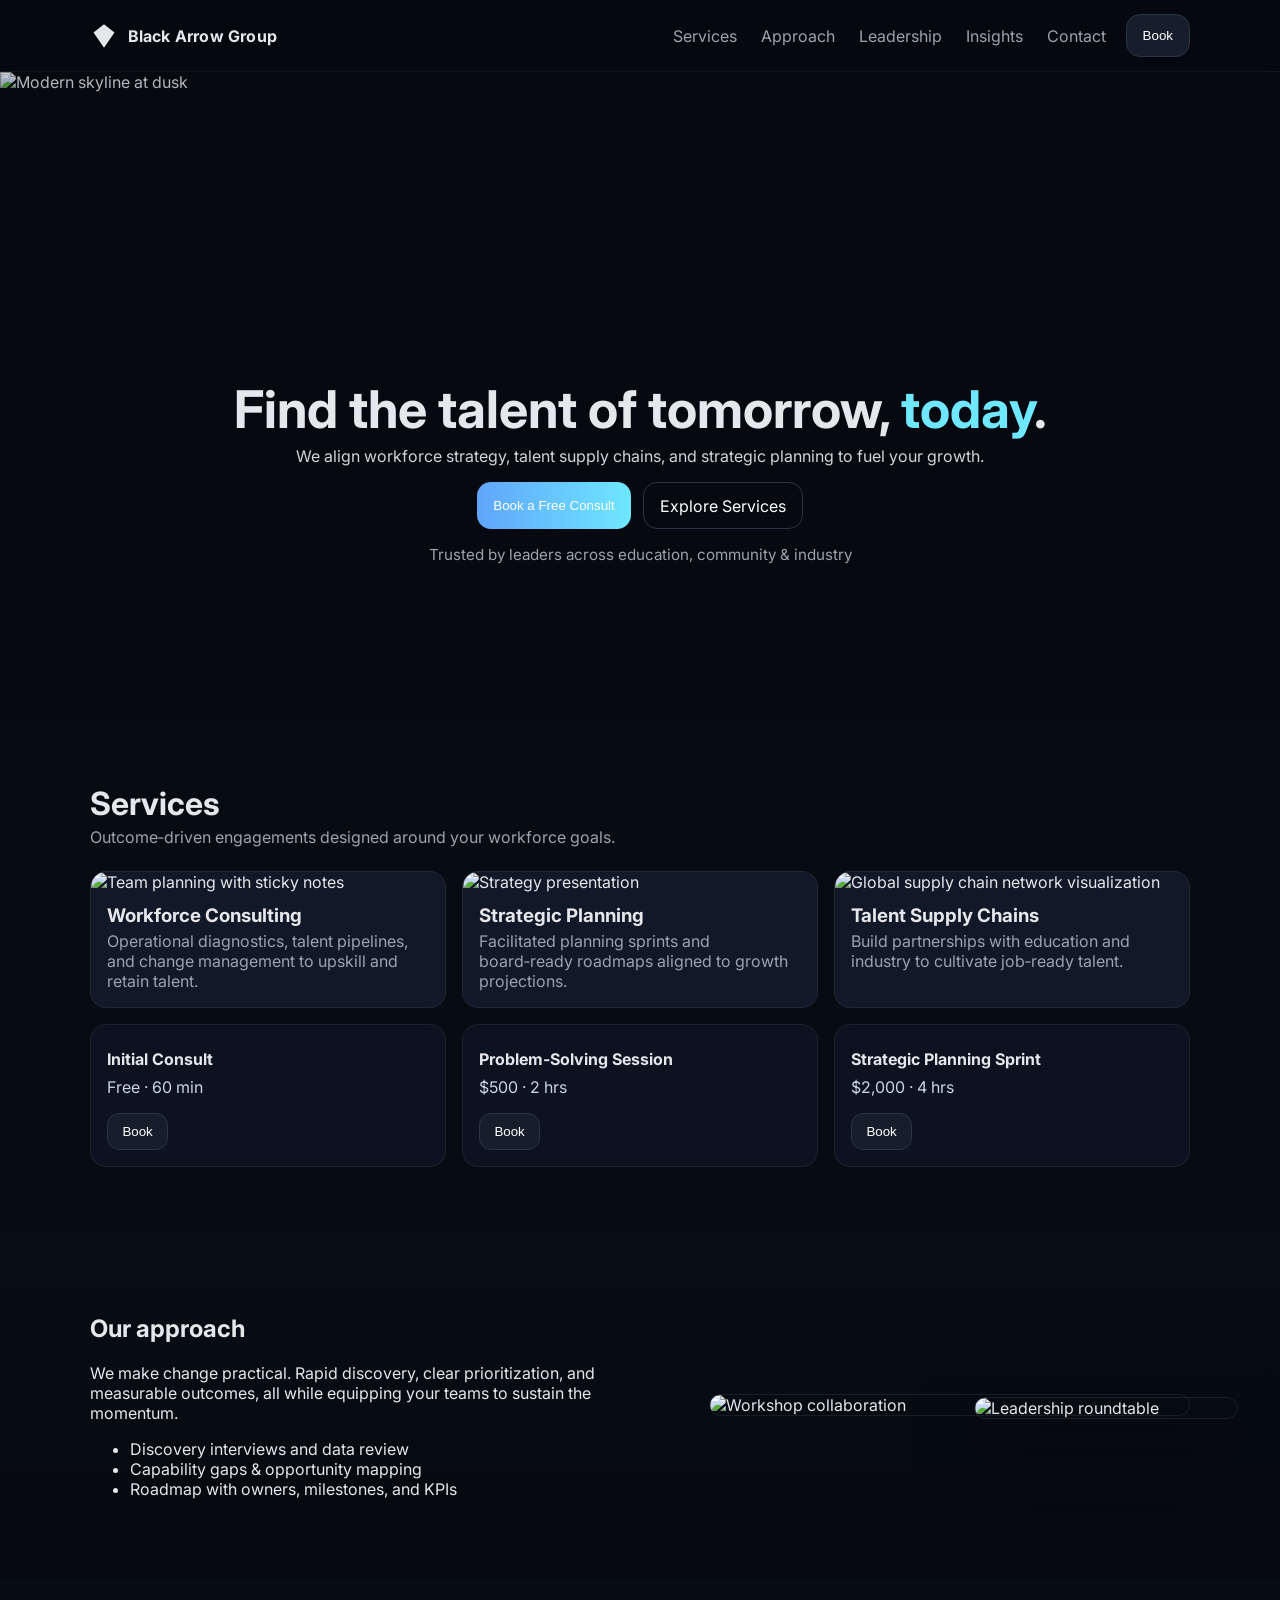
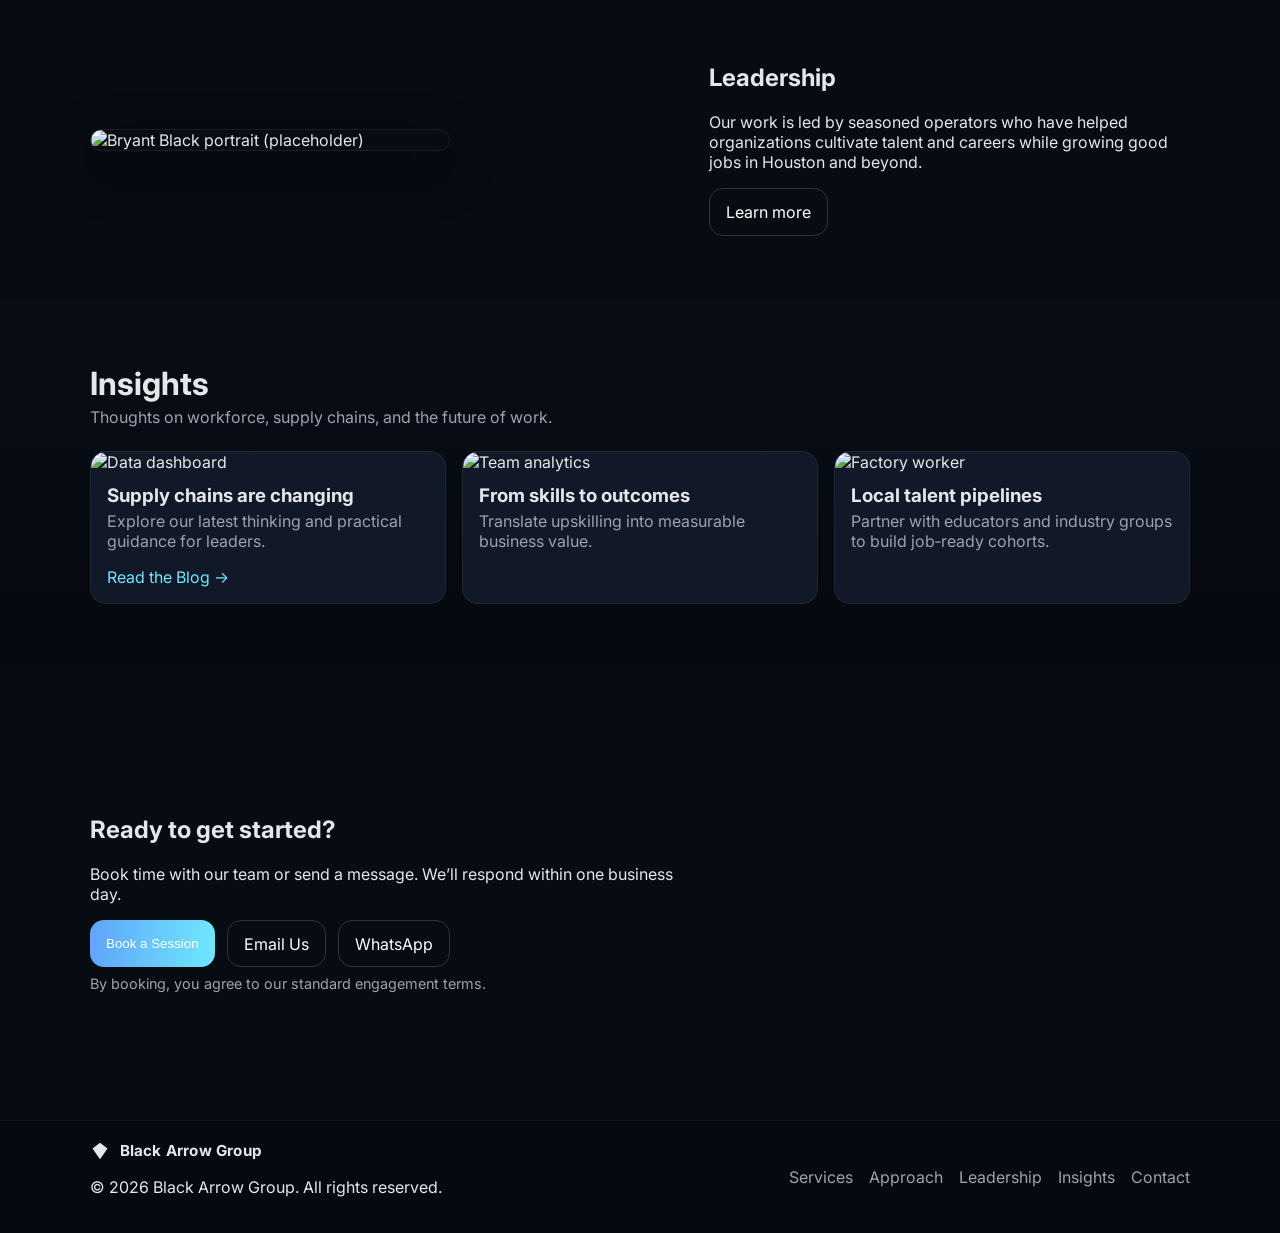
==== index.html @ ca9c1b18 "first commit" ====
<!DOCTYPE html>
<html lang="en">
<head>
  <meta charset="utf-8" />
  <meta name="viewport" content="width=device-width, initial-scale=1" />
  <title>Black Arrow Group — Workforce Consulting</title>
  <meta name="description" content="Workforce consulting, strategic planning, and talent supply chains. Book a session and transform your workforce strategy." />
  <link rel="preconnect" href="https://fonts.googleapis.com">
  <link rel="preconnect" href="https://fonts.gstatic.com" crossorigin>
  <link href="https://fonts.googleapis.com/css2?family=Inter:wght@300;400;600;700;800&display=swap" rel="stylesheet">
  <link rel="stylesheet" href="styles.css" />
</head>
<body>
  <header class="site-header">
    <div class="container nav">
      <a href="#" class="brand">
        <svg width="28" height="28" viewBox="0 0 24 24" aria-hidden="true">
          <path d="M12 2l9 7-9 13L3 9l9-7z" fill="currentColor"></path>
        </svg>
        <span>Black Arrow Group</span>
      </a>
      <nav>
        <a href="#services">Services</a>
        <a href="#approach">Approach</a>
        <a href="#leadership">Leadership</a>
        <a href="#insights">Insights</a>
        <a href="#contact" class="hide-mobile">Contact</a>
        <button class="btn book-btn" data-open-book>Book</button>
      </nav>
      <button class="hamburger" aria-label="Open Menu" aria-expanded="false" aria-controls="mobileMenu">
        <span></span><span></span><span></span>
      </button>
    </div>
  </header>

  <section class="hero">
    <picture>
      <source srcset="https://images.unsplash.com/photo-1500530855697-b586d89ba3ee?q=80&w=2400&auto=format&fit=crop" media="(min-width: 1024px)">
      <img src="https://images.unsplash.com/photo-1500530855697-b586d89ba3ee?q=80&w=1600&auto=format&fit=crop" alt="Modern skyline at dusk" loading="eager">
    </picture>
    <div class="hero-overlay"></div>
    <div class="container hero-content">
      <h1>Find the talent of tomorrow, <span class="accent">today</span>.</h1>
      <p>We align workforce strategy, talent supply chains, and strategic planning to fuel your growth.</p>
      <div class="cta">
        <button class="btn primary" data-open-book>Book a Free Consult</button>
        <a class="btn ghost" href="#services">Explore Services</a>
      </div>
      <div class="trust">
        <span>Trusted by leaders across education, community & industry</span>
      </div>
    </div>
  </section>

  <section id="services" class="section">
    <div class="container">
      <h2 class="section-title">Services</h2>
      <p class="section-sub">Outcome‑driven engagements designed around your workforce goals.</p>
      <div class="grid cards">
        <article class="card">
          <img src="https://images.unsplash.com/photo-1557800636-894a64c1696f?q=80&w=1200&auto=format&fit=crop" alt="Team planning with sticky notes" loading="lazy">
          <h3>Workforce Consulting</h3>
          <p>Operational diagnostics, talent pipelines, and change management to upskill and retain talent.</p>
        </article>
        <article class="card">
          <img src="https://images.unsplash.com/photo-1551836022-4c4c79ecde51?q=80&w=1200&auto=format&fit=crop" alt="Strategy presentation" loading="lazy">
          <h3>Strategic Planning</h3>
          <p>Facilitated planning sprints and board‑ready roadmaps aligned to growth projections.</p>
        </article>
        <article class="card">
          <img src="https://images.unsplash.com/photo-1497493292307-31c376b6e479?q=80&w=1200&auto=format&fit=crop" alt="Global supply chain network visualization" loading="lazy">
          <h3>Talent Supply Chains</h3>
          <p>Build partnerships with education and industry to cultivate job‑ready talent.</p>
        </article>
      </div>
      <div class="plans">
        <div class="plan">
          <h4>Initial Consult</h4>
          <p class="price">Free · 60 min</p>
          <button class="btn small" data-open-book>Book</button>
        </div>
        <div class="plan">
          <h4>Problem‑Solving Session</h4>
          <p class="price">$500 · 2 hrs</p>
          <button class="btn small" data-open-book>Book</button>
        </div>
        <div class="plan">
          <h4>Strategic Planning Sprint</h4>
          <p class="price">$2,000 · 4 hrs</p>
          <button class="btn small" data-open-book>Book</button>
        </div>
      </div>
    </div>
  </section>

  <section id="approach" class="section alt">
    <div class="container two-col">
      <div class="text">
        <h2>Our approach</h2>
        <p>We make change practical. Rapid discovery, clear prioritization, and measurable outcomes, all while equipping your teams to sustain the momentum.</p>
        <ul class="checks">
          <li>Discovery interviews and data review</li>
          <li>Capability gaps & opportunity mapping</li>
          <li>Roadmap with owners, milestones, and KPIs</li>
        </ul>
      </div>
      <div class="image-stack">
        <img src="https://images.unsplash.com/photo-1552581234-26160f608093?q=80&w=1200&auto=format&fit=crop" alt="Workshop collaboration" loading="lazy">
        <img class="floating" src="https://images.unsplash.com/photo-1497215842964-222b430dc094?q=80&w=1200&auto=format&fit=crop" alt="Leadership roundtable" loading="lazy">
      </div>
    </div>
  </section>

  <section id="leadership" class="section">
    <div class="container two-col">
      <div class="image-col">
        <img class="portrait" src="https://images.unsplash.com/photo-1544005313-94ddf0286df2?q=80&w=800&auto=format&fit=crop" alt="Bryant Black portrait (placeholder)" loading="lazy">
      </div>
      <div class="text">
        <h2>Leadership</h2>
        <p>Our work is led by seasoned operators who have helped organizations cultivate talent and careers while growing good jobs in Houston and beyond.</p>
        <a class="btn ghost" href="https://www.blackarrowgrp.com/about-5" target="_blank" rel="noopener">Learn more</a>
      </div>
    </div>
  </section>

  <section id="insights" class="section alt">
    <div class="container">
      <h2 class="section-title">Insights</h2>
      <p class="section-sub">Thoughts on workforce, supply chains, and the future of work.</p>
      <div class="grid cards">
        <a class="card link-card" href="https://www.blackarrowgrp.com/blog" target="_blank" rel="noopener">
          <img src="https://images.unsplash.com/photo-1542744173-8e7e53415bb0?q=80&w=1200&auto=format&fit=crop" alt="Data dashboard" loading="lazy">
          <h3>Supply chains are changing</h3>
          <p>Explore our latest thinking and practical guidance for leaders.</p>
          <span class="link">Read the Blog →</span>
        </a>
        <article class="card">
          <img src="https://images.unsplash.com/photo-1519389950473-47ba0277781c?q=80&w=1200&auto=format&fit=crop" alt="Team analytics" loading="lazy">
          <h3>From skills to outcomes</h3>
          <p>Translate upskilling into measurable business value.</p>
        </article>
        <article class="card">
          <img src="https://images.unsplash.com/photo-1481887328591-3e277f9473dc?q=80&w=1200&auto=format&fit=crop" alt="Factory worker" loading="lazy">
          <h3>Local talent pipelines</h3>
          <p>Partner with educators and industry groups to build job‑ready cohorts.</p>
        </article>
      </div>
    </div>
  </section>

  <section id="contact" class="section contact">
    <div class="container two-col">
      <div class="text">
        <h2>Ready to get started?</h2>
        <p>Book time with our team or send a message. We’ll respond within one business day.</p>
        <div class="contact-actions">
          <button class="btn primary" data-open-book>Book a Session</button>
          <a class="btn ghost" href="mailto:hello@blackarrowgrp.com">Email Us</a>
          <a class="btn ghost" target="_blank" rel="noopener" href="https://wa.me/17135550123">WhatsApp</a>
        </div>
        <div class="microcopy">By booking, you agree to our standard engagement terms.</div>
      </div>
      <div class="map">
        <iframe title="Houston Map" loading="lazy"
          src="https://www.openstreetmap.org/export/embed.html?bbox=-95.46%2C29.60%2C-95.21%2C29.79&layer=mapnik"
          referrerpolicy="no-referrer-when-downgrade"></iframe>
      </div>
    </div>
  </section>

  <footer class="site-footer">
    <div class="container footer-grid">
      <div>
        <div class="brand small"><svg width="20" height="20" viewBox="0 0 24 24"><path d="M12 2l9 7-9 13L3 9l9-7z" fill="currentColor"/></svg> Black Arrow Group</div>
        <p>© <span id="year"></span> Black Arrow Group. All rights reserved.</p>
      </div>
      <div class="footer-links">
        <a href="#services">Services</a>
        <a href="#approach">Approach</a>
        <a href="#leadership">Leadership</a>
        <a href="#insights">Insights</a>
        <a href="#contact">Contact</a>
      </div>
    </div>
  </footer>

  <!-- Booking Modal -->
  <dialog id="bookModal" class="modal">
    <form method="dialog" class="modal-content" id="bookingForm">
      <button class="close" aria-label="Close" value="cancel">×</button>
      <h3>Book a Session</h3>
      <label>
        Name
        <input type="text" name="name" required />
      </label>
      <label>
        Email
        <input type="email" name="email" required />
      </label>
      <label>
        Service
        <select name="service" required>
          <option value="Initial Consult">Initial Consult (Free · 60 min)</option>
          <option value="Problem-Solving Session">Problem‑Solving Session ($500 · 2 hrs)</option>
          <option value="Strategic Planning Sprint">Strategic Planning Sprint ($2,000 · 4 hrs)</option>
        </select>
      </label>
      <label>
        Date & Time
        <input type="datetime-local" name="datetime" required />
      </label>
      <label>
        Notes (optional)
        <textarea name="notes" rows="3" placeholder="What challenge are you tackling?"></textarea>
      </label>
      <button class="btn primary" value="confirm">Confirm Booking</button>
      <p class="microcopy">A calendar invite will be generated locally for your confirmation.</p>
    </form>
  </dialog>

  <!-- Confirmation toast -->
  <div id="toast" role="status" aria-live="polite"></div>

  <script src="script.js"></script>
</body>
</html>
---- styles.css ----
:root{
  --bg:#0b0f17;
  --bg-alt:#101623;
  --card:#111827;
  --text:#e5e7eb;
  --muted:#9ca3af;
  --accent:#6ee7ff;
  --brand:#60a5fa;
  --ring: rgba(110,231,255,.35);
}
*{box-sizing:border-box}
html,body{margin:0;padding:0;font-family:Inter,system-ui,-apple-system,Segoe UI,Roboto,Arial,sans-serif;background:#06090f;color:var(--text)}
img{max-width:100%;display:block}
.container{width:min(1100px,92vw);margin:0 auto}
a{color:inherit;text-decoration:none}
.btn{display:inline-flex;align-items:center;justify-content:center;gap:.5rem;padding:.8rem 1rem;border-radius:14px;border:1px solid #2b3444;background:#161e2b;color:#fff;cursor:pointer;transition:.2s}
.btn:hover{transform:translateY(-1px);box-shadow:0 8px 24px rgba(0,0,0,.35)}
.btn.primary{background:linear-gradient(90deg,var(--brand),var(--accent));border:0}
.btn.ghost{background:transparent;border:1px solid #2b3444}
.btn.small{padding:.6rem .9rem;border-radius:12px}
.section{padding:64px 0;background:#070b12}
.section.alt{background:linear-gradient(180deg,#080d16, #06090f)}
.section-title{font-size:2rem;margin:0 0 .25rem}
.section-sub{color:var(--muted);margin:0 0 1.5rem}
.accent{color:var(--accent)}

.site-header{position:sticky;top:0;z-index:50;background:rgba(6,9,15,.6);backdrop-filter:blur(8px);border-bottom:1px solid rgba(255,255,255,.05)}
.nav{display:flex;align-items:center;justify-content:space-between;gap:1rem;padding:.9rem 0}
.brand{display:flex;align-items:center;gap:.6rem;font-weight:700;letter-spacing:.2px}
.brand.small{font-size:.95rem}
nav{display:flex;align-items:center;gap:1rem}
nav a{padding:.5rem .25rem;color:var(--muted)}
nav a:hover{color:#fff}
.hamburger{display:none;flex-direction:column;gap:5px;background:transparent;border:0;color:#fff}
.hamburger span{width:24px;height:2px;background:#fff;display:block;border-radius:1px}
.mobile-menu{display:flex;flex-direction:column;gap:.75rem;padding:1rem;border-top:1px solid rgba(255,255,255,.08);background:#06090f}
.hide-mobile{display:inline-block}

.hero{position:relative;min-height:72vh;display:grid;place-items:center;overflow:hidden}
.hero img{position:absolute;inset:0;width:100%;height:100%;object-fit:cover}
.hero-overlay{position:absolute;inset:0;background:linear-gradient(180deg, rgba(6,9,15,.2), rgba(6,9,15,.85) 55%, #06090f 90%)}
.hero-content{position:relative;text-align:center;padding:5rem 0}
.hero h1{font-size:clamp(2rem, 4vw + 1rem, 3.25rem);margin:0 0 .5rem;line-height:1.1}
.hero p{color:#d1d5db;max-width:720px;margin:.25rem auto 1rem}
.cta{display:flex;gap:.75rem;justify-content:center;flex-wrap:wrap}
.trust{margin-top:1rem;color:var(--muted);font-size:.95rem}

.grid.cards{display:grid;grid-template-columns:repeat(3,1fr);gap:1rem;margin-top:1rem}
.card{background:var(--card);border:1px solid rgba(255,255,255,.06);border-radius:16px;overflow:hidden;transition:.25s;display:flex;flex-direction:column}
.card:hover{transform:translateY(-3px);box-shadow:0 12px 28px rgba(0,0,0,.35)}
.card h3{margin:.75rem 1rem .25rem}
.card p{margin:0 1rem 1rem;color:var(--muted)}
.link-card .link{display:inline-block;margin:0 1rem 1rem;color:var(--accent)}

.plans{display:grid;grid-template-columns:repeat(3,1fr);gap:1rem;margin-top:1rem}
.plan{background:#0c1220;border:1px solid rgba(255,255,255,.06);border-radius:16px;padding:1rem}
.plan h4{margin:.5rem 0}
.plan .price{color:#cbd5e1;margin:.25rem 0 1rem}

.two-col{display:grid;grid-template-columns:1.1fr .9fr;gap:2rem;align-items:center}
.image-stack{position:relative}
.image-stack img{border-radius:16px;border:1px solid rgba(255,255,255,.08)}
.image-stack .floating{position:absolute;right:-10%;bottom:-12%;width:55%;box-shadow:0 20px 60px rgba(0,0,0,.5)}

.image-col .portrait{width:360px;max-width:100%;border-radius:18px;border:1px solid rgba(255,255,255,.08);box-shadow:0 18px 50px rgba(0,0,0,.45)}

.contact .contact-actions{display:flex;gap:.75rem;flex-wrap:wrap}
.contact .map iframe{width:100%;height:320px;border:0;border-radius:12px}
.microcopy{color:var(--muted);font-size:.9rem;margin-top:.5rem}

.site-footer{padding:20px 0;border-top:1px solid rgba(255,255,255,.06);background:#06090f}
.footer-grid{display:flex;align-items:center;justify-content:space-between;gap:1rem;flex-wrap:wrap}
.footer-links{display:flex;gap:1rem;flex-wrap:wrap}
.footer-links a{color:var(--muted)}
.footer-links a:hover{color:#fff}

.modal::backdrop{background:rgba(0,0,0,.6)}
.modal{border:0;padding:0;border-radius:16px;overflow:hidden;max-width:520px;width:92vw}
.modal-content{background:#0c1422;border:1px solid rgba(255,255,255,.08);padding:1rem 1rem 1.25rem;display:grid;gap:.75rem}
.modal-content h3{margin:.25rem 0 0}
.modal-content label{display:grid;gap:.35rem;font-size:.95rem}
.modal-content input,.modal-content select,.modal-content textarea{background:#0a1220;border:1px solid #2b3444;border-radius:12px;padding:.75rem;color:#fff}
.modal-content input:focus,.modal-content select:focus,.modal-content textarea:focus{outline:2px solid var(--ring);border-color:transparent}
.modal .close{justify-self:end;background:#0a1220;border:1px solid #2b3444;border-radius:10px;width:36px;height:36px;font-size:1.2rem;color:#fff;cursor:pointer}
#toast{position:fixed;bottom:18px;left:50%;transform:translateX(-50%);background:#0c1422;border:1px solid rgba(255,255,255,.1);padding:.75rem 1rem;border-radius:12px;opacity:0;pointer-events:none;transition:.3s}
#toast.show{opacity:1}

@media (max-width: 900px){
  .grid.cards{grid-template-columns:1fr 1fr}
  .plans{grid-template-columns:1fr}
  .two-col{grid-template-columns:1fr}
  .hide-mobile{display:none}
  .hamburger{display:flex}
}


@media (min-width: 901px){
  #mobileMenu{display:none !important}
}

.mobile-menu{
  position:absolute;
  top:100%;
  left:0;
  right:0;
  background:#06090f;
  padding:1rem;
  border-top:1px solid rgba(255,255,255,.1);
}
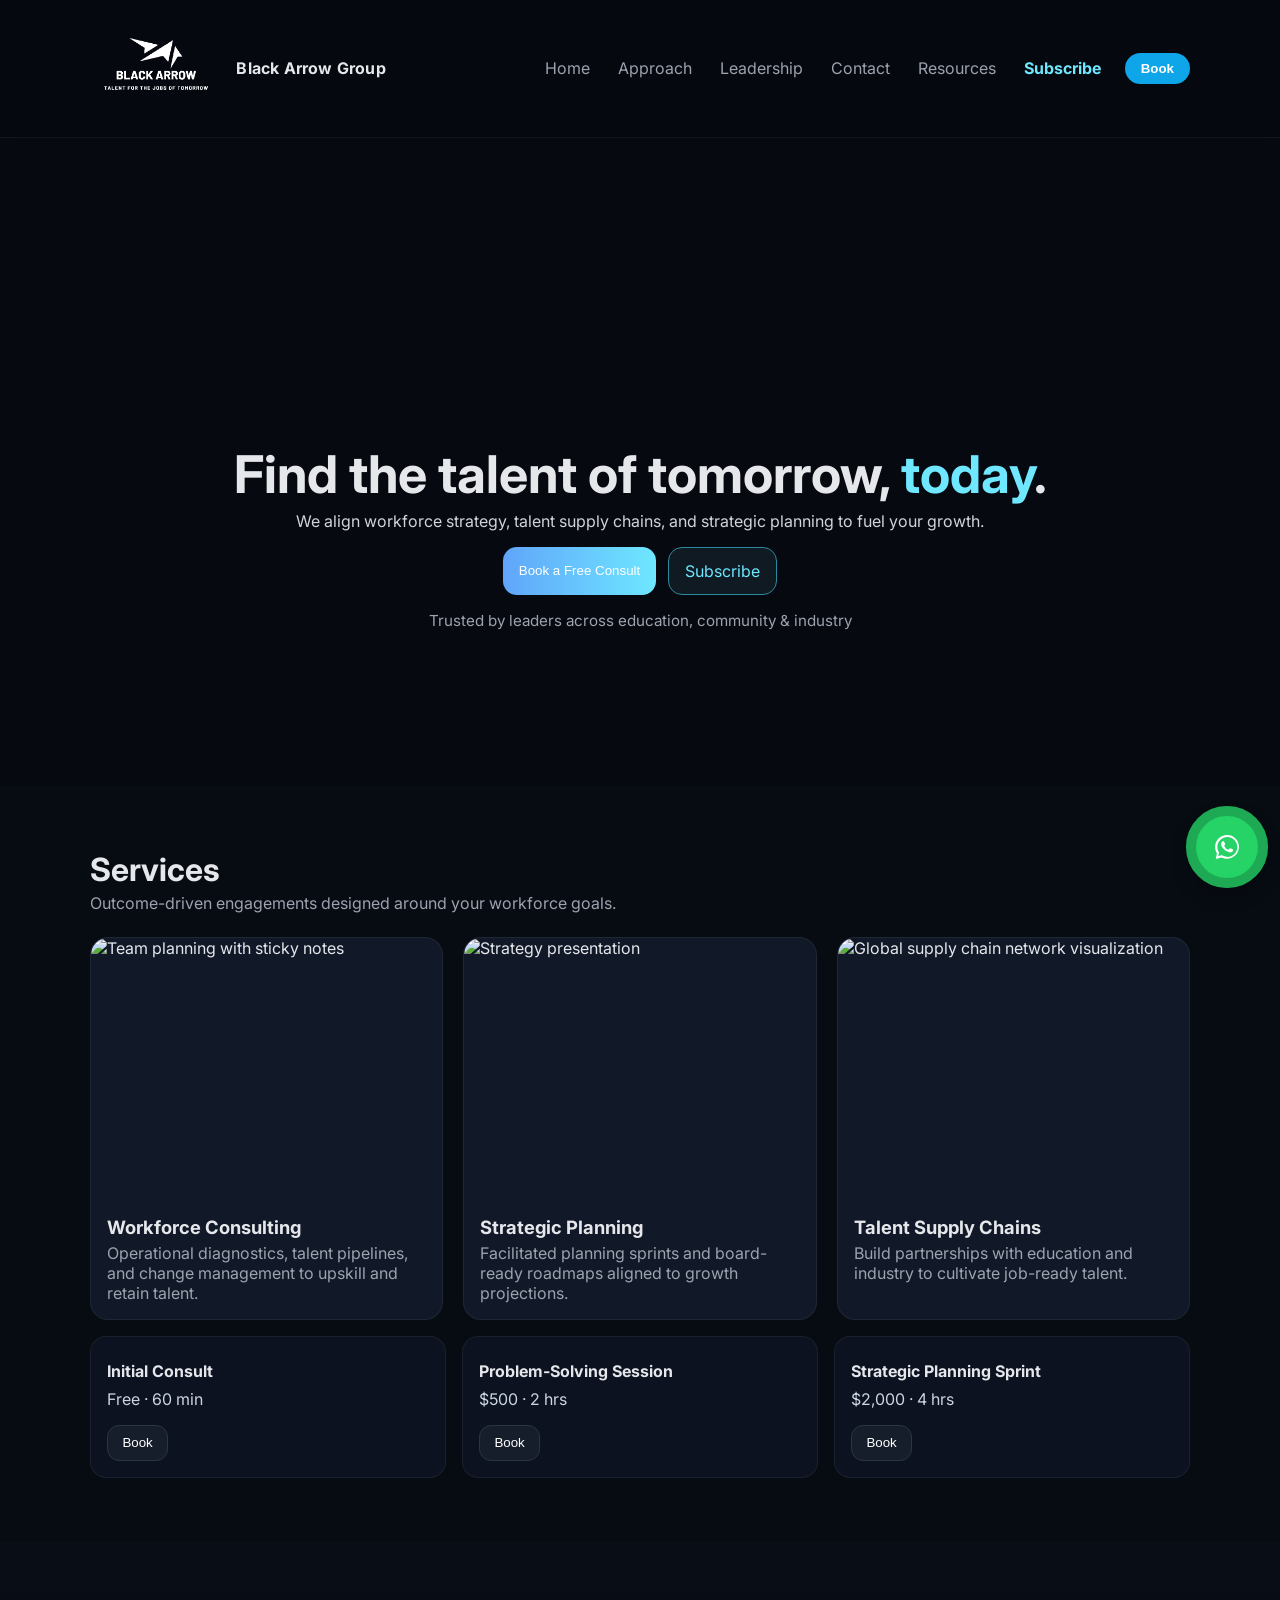
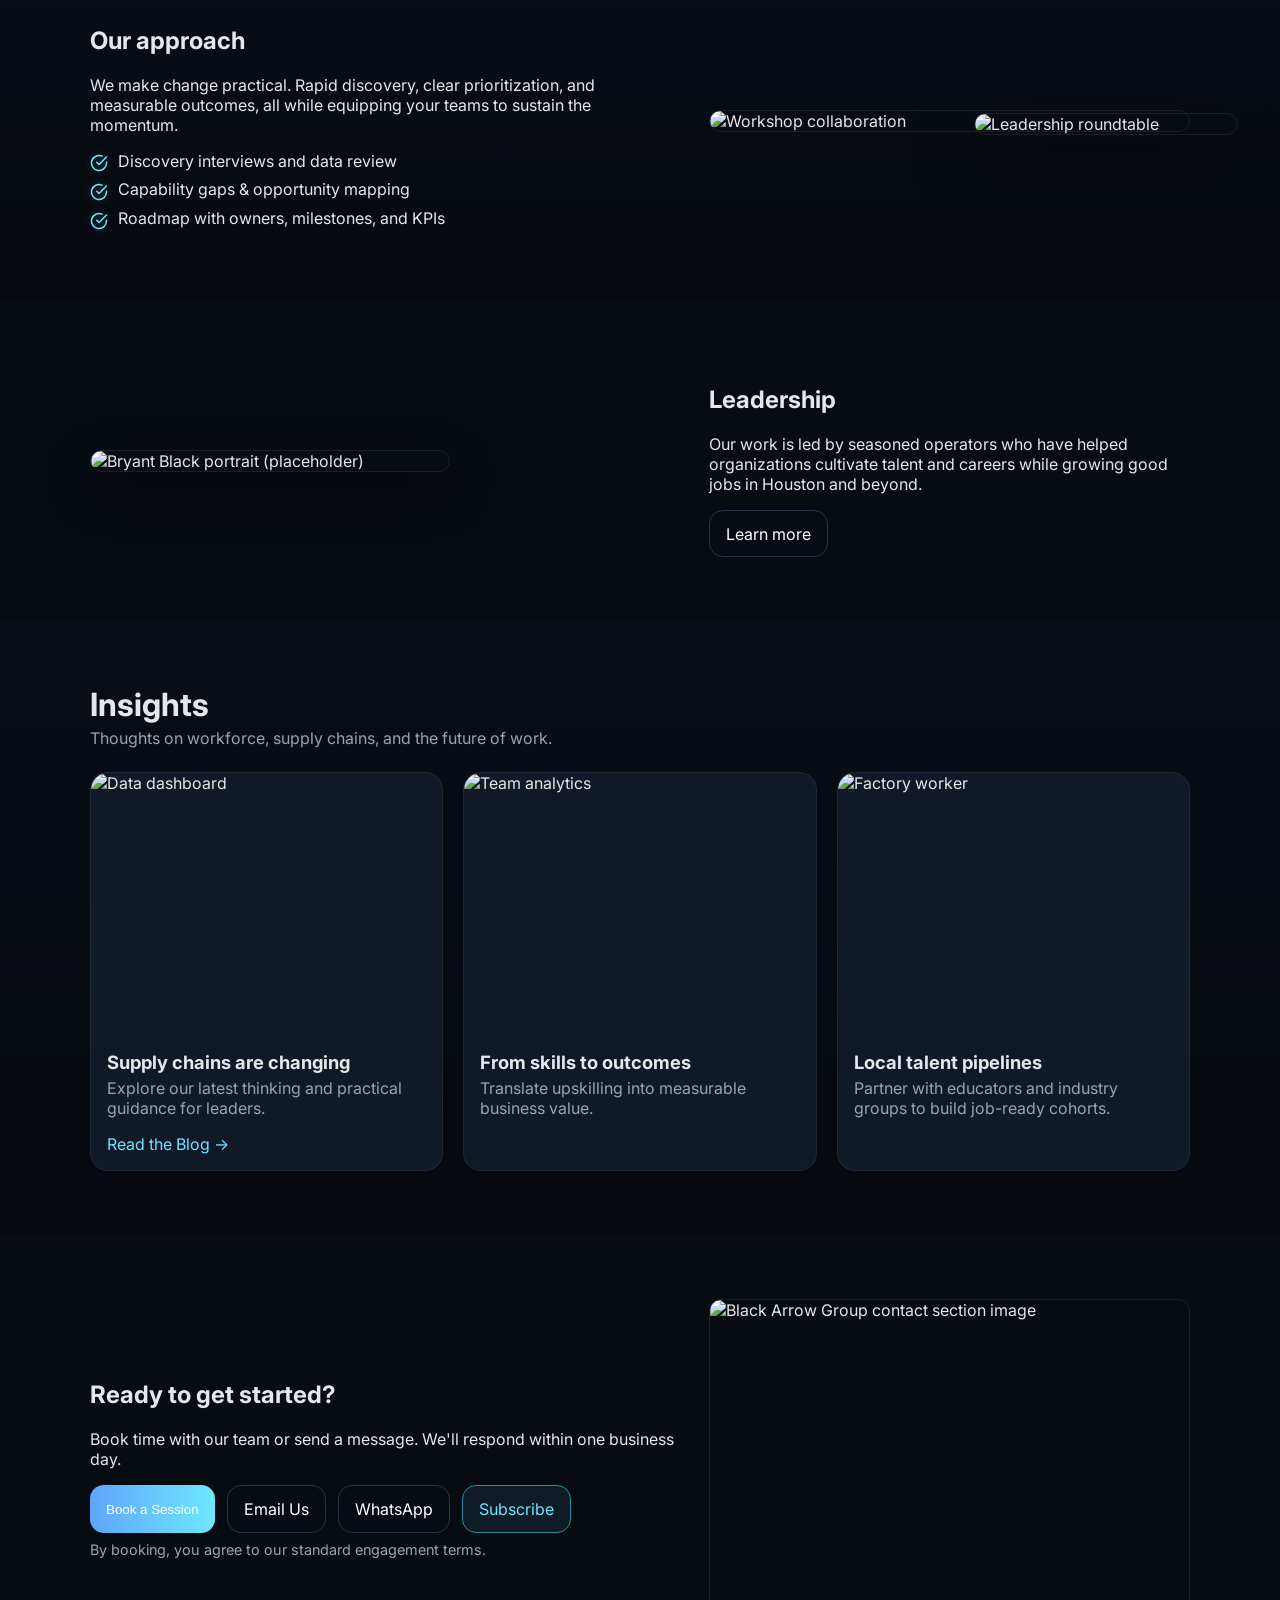
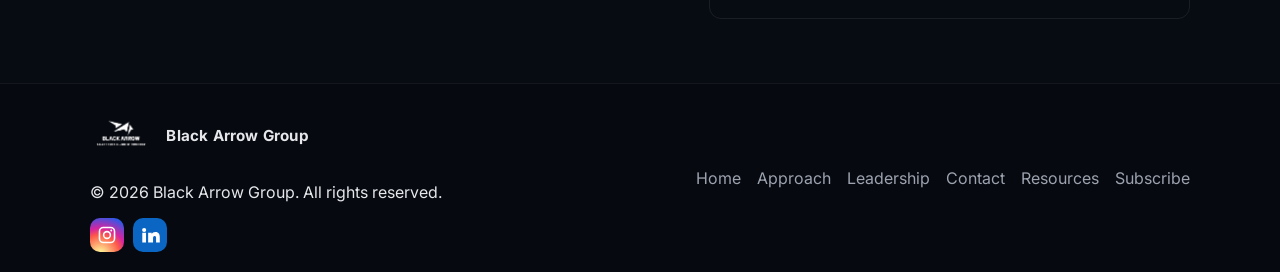
==== commit 3b067e7f: "Redesign pages, resources layout, and global UI updates" ====
--- a/index.html
+++ b/index.html
@@ -1,4 +1,4 @@
-<!DOCTYPE html>
+﻿<!DOCTYPE html>
 <html lang="en">
 <head>
   <meta charset="utf-8" />
@@ -14,17 +14,16 @@
   <header class="site-header">
     <div class="container nav">
       <a href="#" class="brand">
-        <svg width="28" height="28" viewBox="0 0 24 24" aria-hidden="true">
-          <path d="M12 2l9 7-9 13L3 9l9-7z" fill="currentColor"></path>
-        </svg>
+        <img class="brand-logo" src="img/black_arrow_white_logo.png" alt="Black Arrow Group logo" />
         <span>Black Arrow Group</span>
       </a>
       <nav>
-        <a href="#services">Services</a>
-        <a href="#approach">Approach</a>
-        <a href="#leadership">Leadership</a>
-        <a href="#insights">Insights</a>
-        <a href="#contact" class="hide-mobile">Contact</a>
+        <a href="index.html">Home</a>
+        <a href="index.html#approach">Approach</a>
+        <a href="about.html">Leadership</a>
+        <a href="index.html#contact" class="hide-mobile">Contact</a>
+        <a href="resources.html">Resources</a>
+        <a href="https://blackarrowquiver.substack.com/embed" target="_blank" rel="noopener" class="subscribe-nav">Subscribe</a>
         <button class="btn book-btn" data-open-book>Book</button>
       </nav>
       <button class="hamburger" aria-label="Open Menu" aria-expanded="false" aria-controls="mobileMenu">
@@ -44,7 +43,7 @@
       <p>We align workforce strategy, talent supply chains, and strategic planning to fuel your growth.</p>
       <div class="cta">
         <button class="btn primary" data-open-book>Book a Free Consult</button>
-        <a class="btn ghost" href="#services">Explore Services</a>
+        <a class="btn subscribe-btn" href="https://blackarrowquiver.substack.com/embed" target="_blank" rel="noopener">Subscribe</a>
       </div>
       <div class="trust">
         <span>Trusted by leaders across education, community & industry</span>
@@ -55,22 +54,22 @@
   <section id="services" class="section">
     <div class="container">
       <h2 class="section-title">Services</h2>
-      <p class="section-sub">Outcome‑driven engagements designed around your workforce goals.</p>
+      <p class="section-sub">Outcome-driven engagements designed around your workforce goals.</p>
       <div class="grid cards">
         <article class="card">
-          <img src="https://images.unsplash.com/photo-1557800636-894a64c1696f?q=80&w=1200&auto=format&fit=crop" alt="Team planning with sticky notes" loading="lazy">
+          <img src="img/home/service-workforce-consulting.jpg" alt="Team planning with sticky notes" loading="lazy">
           <h3>Workforce Consulting</h3>
           <p>Operational diagnostics, talent pipelines, and change management to upskill and retain talent.</p>
         </article>
         <article class="card">
-          <img src="https://images.unsplash.com/photo-1551836022-4c4c79ecde51?q=80&w=1200&auto=format&fit=crop" alt="Strategy presentation" loading="lazy">
+          <img src="img/home/service-strategic-planning.jpg" alt="Strategy presentation" loading="lazy">
           <h3>Strategic Planning</h3>
-          <p>Facilitated planning sprints and board‑ready roadmaps aligned to growth projections.</p>
-        </article>
-        <article class="card">
-          <img src="https://images.unsplash.com/photo-1497493292307-31c376b6e479?q=80&w=1200&auto=format&fit=crop" alt="Global supply chain network visualization" loading="lazy">
+          <p>Facilitated planning sprints and board-ready roadmaps aligned to growth projections.</p>
+        </article>
+        <article class="card">
+          <img src="img/home/service-talent-supply-chains.jpg" alt="Global supply chain network visualization" loading="lazy">
           <h3>Talent Supply Chains</h3>
-          <p>Build partnerships with education and industry to cultivate job‑ready talent.</p>
+          <p>Build partnerships with education and industry to cultivate job-ready talent.</p>
         </article>
       </div>
       <div class="plans">
@@ -80,7 +79,7 @@
           <button class="btn small" data-open-book>Book</button>
         </div>
         <div class="plan">
-          <h4>Problem‑Solving Session</h4>
+          <h4>Problem-Solving Session</h4>
           <p class="price">$500 · 2 hrs</p>
           <button class="btn small" data-open-book>Book</button>
         </div>
@@ -105,8 +104,8 @@
         </ul>
       </div>
       <div class="image-stack">
-        <img src="https://images.unsplash.com/photo-1552581234-26160f608093?q=80&w=1200&auto=format&fit=crop" alt="Workshop collaboration" loading="lazy">
-        <img class="floating" src="https://images.unsplash.com/photo-1497215842964-222b430dc094?q=80&w=1200&auto=format&fit=crop" alt="Leadership roundtable" loading="lazy">
+        <img src="img/home/approach-main.jpg" alt="Workshop collaboration" loading="lazy">
+        <img class="floating" src="img/home/approach-floating.jpg" alt="Leadership roundtable" loading="lazy">
       </div>
     </div>
   </section>
@@ -114,12 +113,12 @@
   <section id="leadership" class="section">
     <div class="container two-col">
       <div class="image-col">
-        <img class="portrait" src="https://images.unsplash.com/photo-1544005313-94ddf0286df2?q=80&w=800&auto=format&fit=crop" alt="Bryant Black portrait (placeholder)" loading="lazy">
+        <img class="portrait" src="img/home/leadership-portrait.jpg" alt="Bryant Black portrait (placeholder)" loading="lazy">
       </div>
       <div class="text">
         <h2>Leadership</h2>
         <p>Our work is led by seasoned operators who have helped organizations cultivate talent and careers while growing good jobs in Houston and beyond.</p>
-        <a class="btn ghost" href="https://www.blackarrowgrp.com/about-5" target="_blank" rel="noopener">Learn more</a>
+        <a class="btn ghost" href="about.html">Learn more</a>
       </div>
     </div>
   </section>
@@ -130,20 +129,20 @@
       <p class="section-sub">Thoughts on workforce, supply chains, and the future of work.</p>
       <div class="grid cards">
         <a class="card link-card" href="https://www.blackarrowgrp.com/blog" target="_blank" rel="noopener">
-          <img src="https://images.unsplash.com/photo-1542744173-8e7e53415bb0?q=80&w=1200&auto=format&fit=crop" alt="Data dashboard" loading="lazy">
+          <img src="img/home/insight-supply-chains.jpg" alt="Data dashboard" loading="lazy">
           <h3>Supply chains are changing</h3>
           <p>Explore our latest thinking and practical guidance for leaders.</p>
           <span class="link">Read the Blog →</span>
         </a>
         <article class="card">
-          <img src="https://images.unsplash.com/photo-1519389950473-47ba0277781c?q=80&w=1200&auto=format&fit=crop" alt="Team analytics" loading="lazy">
+          <img src="img/home/insight-skills-outcomes.jpg" alt="Team analytics" loading="lazy">
           <h3>From skills to outcomes</h3>
           <p>Translate upskilling into measurable business value.</p>
         </article>
         <article class="card">
-          <img src="https://images.unsplash.com/photo-1481887328591-3e277f9473dc?q=80&w=1200&auto=format&fit=crop" alt="Factory worker" loading="lazy">
+          <img src="img/home/insight-local-talent.jpg" alt="Factory worker" loading="lazy">
           <h3>Local talent pipelines</h3>
-          <p>Partner with educators and industry groups to build job‑ready cohorts.</p>
+          <p>Partner with educators and industry groups to build job-ready cohorts.</p>
         </article>
       </div>
     </div>
@@ -153,18 +152,17 @@
     <div class="container two-col">
       <div class="text">
         <h2>Ready to get started?</h2>
-        <p>Book time with our team or send a message. We’ll respond within one business day.</p>
+        <p>Book time with our team or send a message. We'll respond within one business day.</p>
         <div class="contact-actions">
           <button class="btn primary" data-open-book>Book a Session</button>
           <a class="btn ghost" href="mailto:hello@blackarrowgrp.com">Email Us</a>
-          <a class="btn ghost" target="_blank" rel="noopener" href="https://wa.me/17135550123">WhatsApp</a>
+          <a class="btn ghost" target="_blank" rel="noopener" href="https://wa.me/17132641550?text=Hi%20Black%20Arrow%20Group%2C%20I%27d%20like%20to%20book%20a%20session">WhatsApp</a>
+          <a class="btn subscribe-btn" target="_blank" rel="noopener" href="https://blackarrowquiver.substack.com/embed">Subscribe</a>
         </div>
         <div class="microcopy">By booking, you agree to our standard engagement terms.</div>
       </div>
       <div class="map">
-        <iframe title="Houston Map" loading="lazy"
-          src="https://www.openstreetmap.org/export/embed.html?bbox=-95.46%2C29.60%2C-95.21%2C29.79&layer=mapnik"
-          referrerpolicy="no-referrer-when-downgrade"></iframe>
+        <img src="img/home/contact-image.jpg" alt="Black Arrow Group contact section image" loading="lazy">
       </div>
     </div>
   </section>
@@ -172,20 +170,34 @@
   <footer class="site-footer">
     <div class="container footer-grid">
       <div>
-        <div class="brand small"><svg width="20" height="20" viewBox="0 0 24 24"><path d="M12 2l9 7-9 13L3 9l9-7z" fill="currentColor"/></svg> Black Arrow Group</div>
+        <div class="brand small"><img class="brand-logo" src="img/black_arrow_white_logo.png" alt="Black Arrow Group logo" /> Black Arrow Group</div>
         <p>© <span id="year"></span> Black Arrow Group. All rights reserved.</p>
+        <div class="social-links">
+          <a class="social-link instagram" href="https://www.instagram.com/blackarrowgroup?igsh=MWhvZTN4dXB4aGRyZg==" target="_blank" rel="noopener" aria-label="Black Arrow Group on Instagram">
+            <svg viewBox="0 0 24 24" aria-hidden="true">
+              <path fill="currentColor" d="M7.75 2h8.5A5.76 5.76 0 0 1 22 7.75v8.5A5.76 5.76 0 0 1 16.25 22h-8.5A5.76 5.76 0 0 1 2 16.25v-8.5A5.76 5.76 0 0 1 7.75 2Zm-.2 1.9A3.65 3.65 0 0 0 3.9 7.55v8.9a3.65 3.65 0 0 0 3.65 3.65h8.9a3.65 3.65 0 0 0 3.65-3.65v-8.9a3.65 3.65 0 0 0-3.65-3.65h-8.9Zm9.55 1.45a1.18 1.18 0 1 1 0 2.36 1.18 1.18 0 0 1 0-2.36ZM12 7a5 5 0 1 1 0 10 5 5 0 0 1 0-10Zm0 1.9A3.1 3.1 0 1 0 12 15.1 3.1 3.1 0 0 0 12 8.9Z"/>
+            </svg>
+          </a>
+          <a class="social-link linkedin" href="https://www.linkedin.com/company/black-arrow-group/?viewAsMember=true" target="_blank" rel="noopener" aria-label="Black Arrow Group on LinkedIn">
+            <svg viewBox="0 0 24 24" aria-hidden="true">
+              <path fill="currentColor" d="M4.98 3.5a2.48 2.48 0 1 1 0 4.96 2.48 2.48 0 0 1 0-4.96ZM2.75 9.25h4.46V21H2.75V9.25Zm7.03 0h4.28v1.6h.06c.6-1.13 2.06-2.32 4.24-2.32 4.53 0 5.37 2.98 5.37 6.86V21h-4.45v-5.02c0-1.2-.02-2.75-1.68-2.75-1.69 0-1.95 1.32-1.95 2.67V21H9.78V9.25Z"/>
+            </svg>
+          </a>
+        </div>
       </div>
       <div class="footer-links">
-        <a href="#services">Services</a>
-        <a href="#approach">Approach</a>
-        <a href="#leadership">Leadership</a>
-        <a href="#insights">Insights</a>
-        <a href="#contact">Contact</a>
+        <a href="index.html">Home</a>
+        <a href="index.html#approach">Approach</a>
+        <a href="about.html">Leadership</a>
+        <a href="index.html#contact">Contact</a>
+        <a href="resources.html">Resources</a>
+        <a href="https://blackarrowquiver.substack.com/embed" target="_blank" rel="noopener">Subscribe</a>
       </div>
     </div>
   </footer>
 
-  <!-- Booking Modal -->
+  <a class="whatsapp-float" href="https://wa.me/17132641550?text=Hi%20Black%20Arrow%20Group%2C%20I%27d%20like%20to%20book%20a%20session" target="_blank" rel="noopener" aria-label="Chat on WhatsApp"><span class="wa-icon" aria-hidden="true"></span></a>
+
   <dialog id="bookModal" class="modal">
     <form method="dialog" class="modal-content" id="bookingForm">
       <button class="close" aria-label="Close" value="cancel">×</button>
@@ -202,7 +214,7 @@
         Service
         <select name="service" required>
           <option value="Initial Consult">Initial Consult (Free · 60 min)</option>
-          <option value="Problem-Solving Session">Problem‑Solving Session ($500 · 2 hrs)</option>
+          <option value="Problem-Solving Session">Problem-Solving Session ($500 · 2 hrs)</option>
           <option value="Strategic Planning Sprint">Strategic Planning Sprint ($2,000 · 4 hrs)</option>
         </select>
       </label>
@@ -216,12 +228,13 @@
       </label>
       <button class="btn primary" value="confirm">Confirm Booking</button>
       <p class="microcopy">A calendar invite will be generated locally for your confirmation.</p>
+      <p class="microcopy">Prefer updates? <a href="https://blackarrowquiver.substack.com/embed" target="_blank" rel="noopener">Subscribe here</a>.</p>
     </form>
   </dialog>
 
-  <!-- Confirmation toast -->
   <div id="toast" role="status" aria-live="polite"></div>
 
   <script src="script.js"></script>
 </body>
 </html>
+
--- a/styles.css
+++ b/styles.css
@@ -1,4 +1,3 @@
-
 :root{
   --bg:#0b0f17;
   --bg-alt:#101623;
@@ -26,9 +25,11 @@
 .accent{color:var(--accent)}
 
 .site-header{position:sticky;top:0;z-index:50;background:rgba(6,9,15,.6);backdrop-filter:blur(8px);border-bottom:1px solid rgba(255,255,255,.05)}
-.nav{display:flex;align-items:center;justify-content:space-between;gap:1rem;padding:.9rem 0}
-.brand{display:flex;align-items:center;gap:.6rem;font-weight:700;letter-spacing:.2px}
+.nav{display:flex;align-items:center;justify-content:space-between;gap:.75rem;padding:.15rem 0}
+.brand{display:flex;align-items:center;gap:.9rem;font-weight:700;letter-spacing:.2px}
 .brand.small{font-size:.95rem}
+.brand-logo{height:132px;width:auto;object-fit:contain;display:block}
+.brand.small .brand-logo{height:62px}
 nav{display:flex;align-items:center;gap:1rem}
 nav a{padding:.5rem .25rem;color:var(--muted)}
 nav a:hover{color:#fff}
@@ -67,6 +68,13 @@
 
 .contact .contact-actions{display:flex;gap:.75rem;flex-wrap:wrap}
 .contact .map iframe{width:100%;height:320px;border:0;border-radius:12px}
+.contact .map img{
+  width:100%;
+  height:320px;
+  object-fit:cover;
+  border-radius:12px;
+  border:1px solid rgba(255,255,255,.08);
+}
 .microcopy{color:var(--muted);font-size:.9rem;margin-top:.5rem}
 
 .site-footer{padding:20px 0;border-top:1px solid rgba(255,255,255,.06);background:#06090f}
@@ -74,6 +82,31 @@
 .footer-links{display:flex;gap:1rem;flex-wrap:wrap}
 .footer-links a{color:var(--muted)}
 .footer-links a:hover{color:#fff}
+.social-links{
+  display:flex;
+  gap:.55rem;
+  margin-top:.65rem;
+}
+.social-link{
+  width:34px;
+  height:34px;
+  border-radius:10px;
+  display:grid;
+  place-items:center;
+  text-decoration:none;
+}
+.social-link svg{
+  width:20px;
+  height:20px;
+}
+.social-link.instagram{
+  color:#fff;
+  background:radial-gradient(circle at 30% 107%, #fdf497 0%, #fdf497 5%, #fd5949 45%, #d6249f 60%, #285AEB 90%);
+}
+.social-link.linkedin{
+  color:#fff;
+  background:#0A66C2;
+}
 
 .modal::backdrop{background:rgba(0,0,0,.6)}
 .modal{border:0;padding:0;border-radius:16px;overflow:hidden;max-width:520px;width:92vw}
@@ -108,3 +141,523 @@
   padding:1rem;
   border-top:1px solid rgba(255,255,255,.1);
 }
+
+/* === Ajustes de tarjetas (uniformes y responsive) === */
+
+/* 1) Grid más flexible: columnas auto-fit y alturas iguales */
+.grid.cards{
+  grid-template-columns: repeat(auto-fit, minmax(260px, 1fr));
+  gap: 1.25rem;
+  align-items: stretch;            /* estira las tarjetas a igual altura */
+}
+
+/* 2) Tarjeta: columna, ocupa toda la altura y con overflow oculto */
+.card{
+  display: flex;
+  flex-direction: column;
+  height: 100%;
+  border-radius: 18px;
+  overflow: hidden;
+}
+
+/* 3) Imagen consistente: recorte centrado con relación de aspecto fija */
+.card > img{
+  width: 100%;
+  aspect-ratio: 16 / 10;          /* fuerza mismas proporciones */
+  object-fit: cover;               /* recorte elegante */
+  display: block;
+  transition: transform .35s ease; /* micro-zoom en hover */
+}
+
+/* 4) Tipografía y espaciados iguales */
+.card h3{
+  margin: .9rem 1rem .25rem;
+  font-size: 1.15rem;
+  line-height: 1.25;
+}
+.card p{
+  margin: 0 1rem 1rem;
+  color: var(--muted);
+}
+
+/* 5) Hover sutil y consistente */
+.card:hover > img{
+  transform: scale(1.03);
+}
+
+/* 6) Ajuste fino en desktop: un poco más alto el área de imagen */
+@media (min-width: 900px){
+  .card > img{
+    aspect-ratio: 4 / 3;
+  }
+}
+
+/* ===== Iconos elegantes para la lista .checks ===== */
+.checks{
+  list-style: none;
+  margin: 1rem 0 0;
+  padding: 0;
+}
+.checks li{
+  display: flex;
+  gap: .6rem;
+  align-items: flex-start;
+  margin: .45rem 0;
+}
+.checks li::before{
+  content: "";
+  flex: 0 0 1.15rem;
+  width: 1.15rem;
+  height: 1.15rem;
+  margin-top: .2rem;
+  background: url('data:image/svg+xml;utf8,<svg xmlns=%22http://www.w3.org/2000/svg%22 viewBox=%220 0 24 24%22 fill=%22none%22 stroke=%22%236ee7ff%22 stroke-width=%222%22 stroke-linecap=%22round%22 stroke-linejoin=%22round%22><path d=%22M22 11.08V12a10 10 0 1 1-5.93-9.14%22/><polyline points=%2222 4 12 14.01 9 11.01%22/></svg>') no-repeat center / contain;
+  /* si quieres un glow muy sutil: */
+  filter: drop-shadow(0 0 4px rgba(110,231,255,.25));
+}
+
+/* Layout básico del header (desktop) */
+.site-header .container.nav{
+  display:flex; align-items:center; justify-content:space-between;
+  gap:16px;
+}
+.site-header nav{
+  display:flex; align-items:center; gap:20px;
+}
+.book-btn{
+  background:#0ea5e9; color:#fff; border:0; padding:8px 16px;
+  border-radius:20px; font-weight:600; cursor:pointer; transition:.25s;
+}
+.book-btn:hover{ transform:translateY(-1px); }
+.subscribe-nav{
+  color:#6ee7ff !important;
+  font-weight:700;
+}
+.subscribe-btn{
+  border-color:#2c8a9e;
+  color:#6ee7ff;
+  background:rgba(110,231,255,.08);
+}
+.subscribe-btn:hover{
+  box-shadow:0 10px 24px rgba(110,231,255,.15);
+}
+
+/* Hamburguesa (oculta en desktop) */
+.hamburger{ display:none; position:relative; width:36px; height:36px;
+  border:0; background:transparent; cursor:pointer;
+}
+.hamburger span{
+  position:absolute; left:8px; right:8px; height:2px; background:#fff;
+  transition:.25s;
+}
+.hamburger span:nth-child(1){ top:11px; }
+.hamburger span:nth-child(2){ top:17px; }
+.hamburger span:nth-child(3){ top:23px; }
+
+/* MÓVIL */
+@media (max-width: 900px){
+  /* muestra hamburguesa, oculta nav por defecto */
+  .hamburger{ display:block; }
+  .site-header nav{
+    position:absolute; top:100%; left:0; right:0;
+    display:none; flex-direction:column; gap:12px;
+    padding:14px 16px; background:#0b0f14; border-top:1px solid #1f2937;
+  }
+  .site-header nav a,
+  .site-header .book-btn{ width:100%; text-align:left; }
+  .site-header .subscribe-nav{ width:100%; text-align:left; }
+  .site-header .book-btn{ text-align:center; }
+
+  /* cuando abrimos el menú */
+  .site-header.is-open nav{ display:flex; }
+
+  /* animación hamburguesa -> “X” */
+  .site-header.is-open .hamburger span:nth-child(1){ transform:translateY(6px) rotate(45deg); }
+  .site-header.is-open .hamburger span:nth-child(2){ opacity:0; }
+  .site-header.is-open .hamburger span:nth-child(3){ transform:translateY(-6px) rotate(-45deg); }
+}
+
+.resources-substack-wrap{
+  display:grid;
+  grid-template-columns:1fr 1fr;
+  gap:1.2rem;
+  align-items:center;
+}
+.substack-card{
+  background:#0f1624;
+  border:1px solid rgba(255,255,255,.12);
+  border-radius:12px;
+  padding:1.2rem;
+  color:#dbe5f4;
+  min-height:320px;
+  display:flex;
+  flex-direction:column;
+  justify-content:center;
+  text-decoration:none;
+}
+.substack-card h3{margin:0 0 .6rem}
+.substack-card p{margin:0 0 .7rem;color:#a9b7cc}
+.substack-card span{color:#6ee7ff;font-weight:700}
+@media (max-width: 900px){
+  .resources-substack-wrap{
+    grid-template-columns:1fr;
+  }
+}
+
+/* === FORZAR TIPOGRAFÍA BLANCA EN EL MODAL DE BOOKING === */
+.modal-content,
+.modal-content * {
+  color: #fff !important;
+}
+
+/* placeholders blancos */
+.modal-content ::placeholder {
+  color: #fff !important;
+  opacity: 0.9; /* legible */
+}
+
+/* opciones de selects en los desplegables */
+.modal-content select,
+.modal-content option {
+  color: #fff !important;
+  background: #0a1220; /* mismo fondo que tienes */
+}
+
+/* texto del botón de confirmación */
+.modal-content .btn,
+.modal-content button {
+  color: #fff !important;
+}
+
+/* microcopy debajo del botón */
+.modal-content + .microcopy,
+.modal .microcopy {
+  color: #fff !important;
+}
+
+/* Menú oculto por defecto en móvil */
+@media (max-width: 900px){
+  .site-header nav{
+    display:none;
+    flex-direction:column;
+    gap:12px;
+    padding:14px 16px;
+    background:#0b0f14;
+    border-top:1px solid #1f2937;
+  }
+  /* Mostrar cuando el header tiene la clase is-open */
+  .site-header.is-open nav{ 
+    display:flex; 
+  }
+}
+
+/* Resources page (isolated styles) */
+.resources-page{
+  background:var(--bg);
+  color:var(--text);
+}
+.resources-page nav a.active-link{
+  color:#fff;
+  text-decoration:underline;
+  text-underline-offset:6px;
+}
+.resources-main-wrap{
+  min-height:70vh;
+}
+.resources-hero-lite{
+  text-align:center;
+  padding:56px 16px 24px;
+}
+.resources-hero-lite h1{
+  margin:0;
+  font-size:clamp(2rem,5vw,4rem);
+  line-height:1.05;
+  color:var(--text);
+}
+.resources-hero-lite p{
+  margin:16px auto 0;
+  max-width:760px;
+  color:var(--muted);
+  font-size:1.1rem;
+}
+.logo-grid-section{
+  padding:30px 20px 70px;
+}
+.logo-grid{
+  max-width:1400px;
+  margin:0 auto;
+  display:grid;
+  grid-template-columns:repeat(4,minmax(0,1fr));
+  gap:32px 34px;
+}
+.logo-cell{
+  min-height:110px;
+  border-radius:8px;
+  display:flex;
+  align-items:center;
+  justify-content:center;
+  padding:20px;
+  filter:grayscale(1) brightness(0) invert(1) opacity(.92);
+  opacity:.9;
+  transition:filter .2s ease, opacity .2s ease, transform .2s ease;
+}
+.logo-cell:hover{
+  filter:none;
+  opacity:1;
+  transform:translateY(-1px);
+}
+.logo-cell img{
+  max-width:100%;
+  max-height:58px;
+  object-fit:contain;
+}
+.logo-cell.logo-harvard img{max-height:74px}
+.logo-cell.logo-rand img{max-height:72px}
+.logo-cell.logo-flat{
+  filter:none;
+  opacity:.96;
+}
+.logo-cell.logo-flat img{
+  mix-blend-mode:multiply;
+  filter:grayscale(1) brightness(2.2);
+}
+.logo-cell.logo-flat:hover img{
+  mix-blend-mode:normal;
+  filter:none;
+}
+.resources-footer{
+  background:#06090f;
+  border-top:1px solid rgba(255,255,255,.06);
+}
+.resources-footer p,
+.resources-footer .footer-links a{
+  color:var(--muted);
+}
+.resources-footer .footer-links a:hover{
+  color:var(--text);
+}
+@media (max-width: 980px){
+  .logo-grid{grid-template-columns:repeat(2,minmax(0,1fr));}
+}
+@media (max-width: 560px){
+  .logo-grid{grid-template-columns:1fr;}
+  .logo-cell{min-height:88px;}
+}
+
+/* Floating WhatsApp button */
+.whatsapp-float{
+  position:fixed;
+  right:22px;
+  bottom:22px;
+  width:62px;
+  height:62px;
+  border-radius:50%;
+  background:#25d366;
+  color:#fff;
+  display:grid;
+  place-items:center;
+  z-index:1200;
+  box-shadow:0 10px 24px rgba(0,0,0,.35);
+  transition:transform .2s ease;
+  isolation:isolate;
+}
+.whatsapp-float:hover{
+  transform:translateY(-2px) scale(1.04);
+}
+.whatsapp-float .wa-icon{
+  width:34px;
+  height:34px;
+  display:block;
+  background:no-repeat center/contain url("data:image/svg+xml,%3Csvg xmlns='http://www.w3.org/2000/svg' viewBox='0 0 32 32'%3E%3Cpath fill='%23fff' d='M16.02 4.73c-6.2 0-11.24 5-11.24 11.17 0 2.15.62 4.22 1.78 6L5.4 27.27l5.52-1.45a11.3 11.3 0 0 0 5.1 1.22h.01c6.2 0 11.24-5 11.24-11.17 0-2.98-1.17-5.79-3.29-7.9a11.26 11.26 0 0 0-7.96-3.24Zm0 20.4h-.01c-1.66 0-3.28-.43-4.7-1.25l-.34-.2-3.28.86.88-3.2-.22-.33a9.3 9.3 0 0 1-1.44-5.02c0-5.16 4.23-9.36 9.43-9.36 2.52 0 4.88.97 6.66 2.74a9.3 9.3 0 0 1 2.76 6.63c0 5.16-4.24 9.36-9.44 9.36Zm5.17-7.06c-.28-.14-1.66-.82-1.92-.91-.26-.1-.44-.14-.63.14-.19.27-.73.9-.89 1.08-.16.19-.33.21-.61.07-.28-.14-1.16-.43-2.22-1.37-.82-.73-1.37-1.63-1.53-1.91-.16-.27-.02-.42.12-.56.12-.12.28-.33.42-.5.14-.17.19-.28.28-.46.1-.18.05-.34-.02-.47-.07-.14-.63-1.51-.86-2.06-.23-.55-.46-.47-.63-.48h-.53c-.19 0-.48.07-.74.34-.26.27-.97.95-.97 2.32 0 1.36.99 2.69 1.13 2.88.14.18 1.95 2.96 4.73 4.16.66.28 1.18.46 1.58.58.66.21 1.27.18 1.75.11.53-.08 1.66-.67 1.89-1.31.23-.64.23-1.2.16-1.31-.06-.1-.25-.17-.53-.31Z'/%3E%3C/svg%3E");
+}
+.whatsapp-float::before,
+.whatsapp-float::after{
+  content:"";
+  position:absolute;
+  inset:-10px;
+  border-radius:50%;
+  border:12px solid rgba(37,211,102,.55);
+  background:transparent;
+  z-index:-1;
+  animation:wa-pulse 2.2s ease-out infinite;
+}
+.whatsapp-float::after{
+  animation-delay:1.1s;
+}
+@keyframes wa-pulse{
+  0%{transform:scale(.78);opacity:.95;}
+  70%{transform:scale(1.28);opacity:.08;}
+  100%{transform:scale(1.28);opacity:0;}
+}
+@media (max-width: 640px){
+  .whatsapp-float{
+    width:58px;
+    height:58px;
+    right:16px;
+    bottom:16px;
+  }
+}
+
+/* About page redesign */
+.about-page .about-wrap{
+  max-width:860px;
+  text-align:center;
+}
+.about-page .about-wrap h1{
+  font-size:clamp(2.6rem,5vw,4.6rem);
+  margin:0 0 1rem;
+  line-height:1.04;
+}
+.about-page .about-lead{
+  color:#c7d2e1;
+  font-size:1.25rem;
+  line-height:1.55;
+  margin:0 auto;
+}
+.about-page .about-two-col{
+  display:grid;
+  grid-template-columns:1.25fr .75fr;
+  gap:1.5rem;
+  align-items:stretch;
+}
+.about-page .about-video-card{
+  border:1px solid rgba(255,255,255,.12);
+  border-radius:18px;
+  overflow:hidden;
+  background:#091224;
+  box-shadow:0 20px 40px rgba(0,0,0,.35);
+}
+.about-page .about-video-card iframe{
+  width:100%;
+  aspect-ratio:16/9;
+  border:0;
+}
+.about-page .about-video-link{
+  position:relative;
+  display:block;
+  text-decoration:none;
+}
+.about-page .about-video-link img{
+  width:100%;
+  aspect-ratio:16/9;
+  object-fit:cover;
+  display:block;
+}
+.about-page .about-video-link::after{
+  content:"";
+  position:absolute;
+  inset:0;
+  background:linear-gradient(180deg, rgba(0,0,0,.08), rgba(0,0,0,.38));
+}
+.about-page .video-play{
+  position:absolute;
+  top:50%;
+  left:50%;
+  transform:translate(-50%,-50%);
+  z-index:2;
+  width:74px;
+  height:74px;
+  border-radius:50%;
+  background:rgba(15,22,35,.75);
+  border:1px solid rgba(255,255,255,.5);
+  color:#fff;
+  display:grid;
+  place-items:center;
+  font-size:1.6rem;
+}
+.about-page .video-caption{
+  position:absolute;
+  left:14px;
+  bottom:14px;
+  z-index:2;
+  font-weight:700;
+  color:#fff;
+  background:rgba(8,14,24,.65);
+  border:1px solid rgba(255,255,255,.25);
+  border-radius:999px;
+  padding:.42rem .78rem;
+}
+.about-page .about-summary{
+  background:#0c1422;
+  border:1px solid rgba(255,255,255,.1);
+  border-radius:18px;
+  padding:1.3rem 1.2rem;
+}
+.about-page .about-summary h2{
+  margin:.2rem 0 .8rem;
+}
+.about-page .about-summary p{
+  margin:0 0 .8rem;
+  color:#c9d5e8;
+  line-height:1.65;
+}
+.about-page .about-copy{
+  max-width:980px;
+}
+.about-page .about-copy p{
+  font-size:1.05rem;
+  line-height:1.6;
+  margin:0 0 1.25rem;
+  color:#dde6f3;
+}
+.about-page .about-carousel{
+  position:relative;
+  border-radius:18px;
+  overflow:hidden;
+  border:1px solid rgba(255,255,255,.1);
+  background:#0b1220;
+}
+.about-page .carousel-track{
+  position:relative;
+  width:100%;
+  aspect-ratio:16/8.5;
+}
+.about-page .carousel-track img{
+  position:absolute;
+  inset:0;
+  width:100%;
+  height:100%;
+  object-fit:cover;
+  opacity:0;
+  transition:opacity .35s ease;
+}
+.about-page .carousel-track img.active{
+  opacity:1;
+}
+.about-page .carousel-btn{
+  position:absolute;
+  top:50%;
+  transform:translateY(-50%);
+  width:42px;
+  height:42px;
+  border-radius:999px;
+  border:1px solid rgba(255,255,255,.4);
+  background:rgba(5,10,18,.68);
+  color:#fff;
+  font-size:1.25rem;
+  cursor:pointer;
+  z-index:2;
+}
+.about-page .carousel-btn.prev{left:12px}
+.about-page .carousel-btn.next{right:12px}
+.about-page .about-cta h2{
+  margin:0 0 1rem;
+}
+@media (max-width: 980px){
+  .about-page .about-two-col{
+    grid-template-columns:1fr;
+  }
+  .about-page .about-copy p{
+    font-size:1.05rem;
+  }
+}
+@media (max-width: 640px){
+  .about-page .about-wrap h1{
+    font-size:2.35rem;
+  }
+  .about-page .about-lead{
+    font-size:1.05rem;
+  }
+  .about-page .about-copy p{
+    font-size:1rem;
+  }
+}
